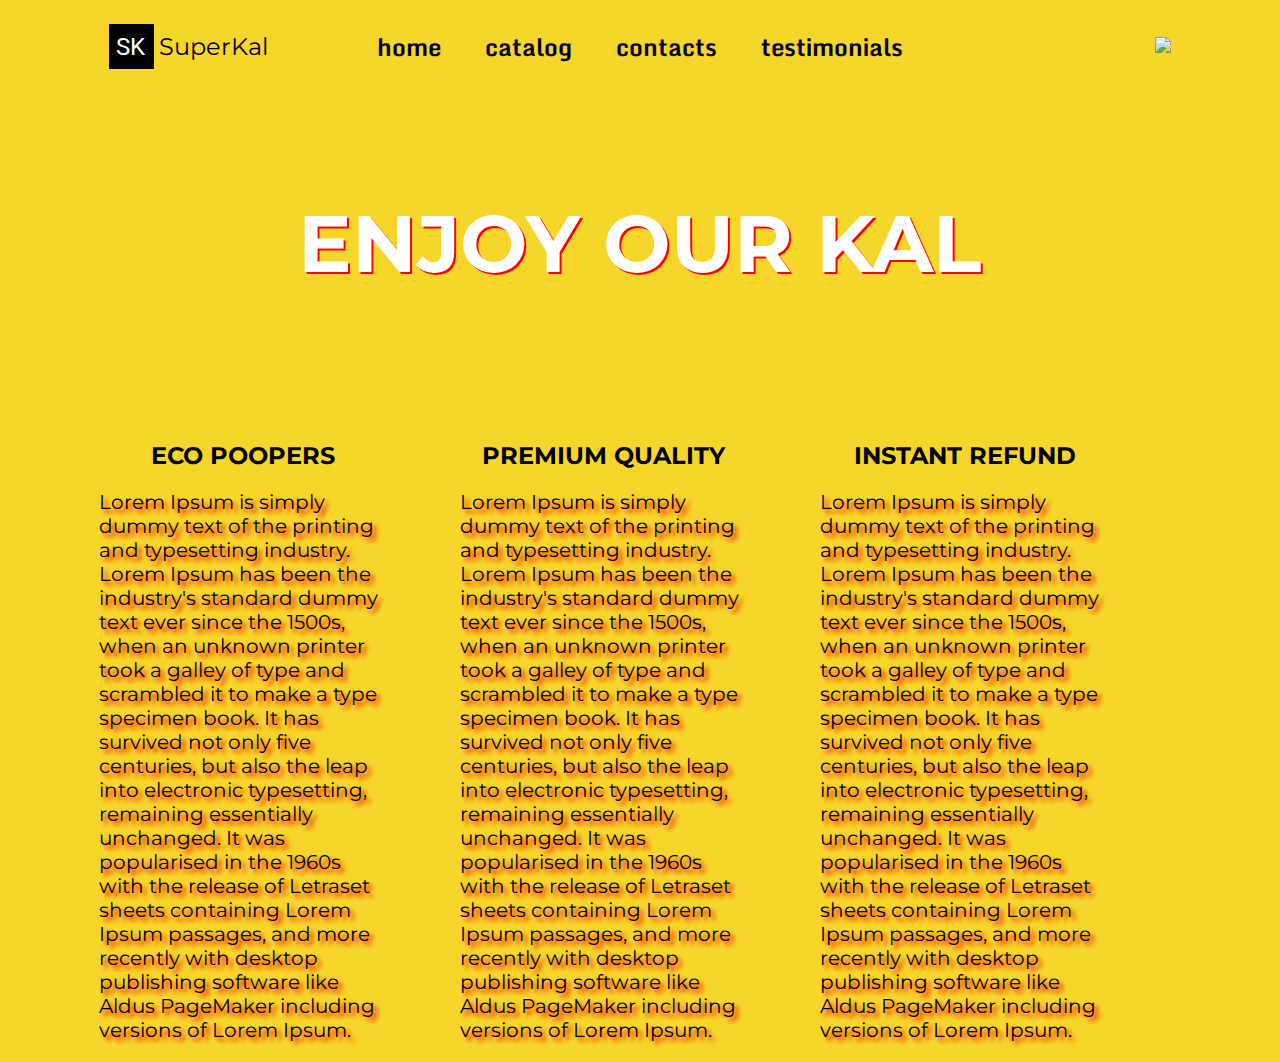
==== index.html @ 8f08c61d "all edits done" ====
<!DOCTYPE html>
<html lang="en">
	<head>
		<meta charset="UTF-8" />
		<meta http-equiv="X-UA-Compatible" content="IE=edge" />
		<meta name="viewport" content="width=device-width, initial-scale=1.0" />
		<link rel="stylesheet" href="reset.css" />
		<link rel="stylesheet" href="styles.css" />
		<link rel="stylesheet" href="https://fonts.googleapis.com/css?family=Monda|Montserrat|Roboto" />
		<title>index</title>
	</head>
	<body>
		<div class="header-container">
			<div class="header-childelement logo">
				<a class="header-logo" href="/index.html">
					<div class="header-logo-icon-wrapper">
						<span class="header-logo-icon-text">SK</span>
					</div>
					<span class="header-logo-text">SuperKal</span>
				</a>
			</div>
			<div class="header-childelement nav">
				<div class="navbar">
					<a class="button index" href="index.html">home</a>
					<a class="button catalog" href="catalog.html">catalog</a>
					<a class="button contact" href="contacts.html">contacts</a>
					<a class="button testimonials" href="testimonials.html">testimonials</a>
				</div>
			</div>
			<div class="header-childelement cart">
				<a class="cart-logo" href="/cart.html"> <img src="cart-shopping-solid.svg" width="45px" /></a>
			</div>
		</div>

		<div class="content-container">
			<h1>Enjoy our kal</h1>
			<div class="benefits">
				<div class="benefit-text">
					<h2>ECO POOPERS</h2>
					<p>
						Lorem Ipsum is simply dummy text of the printing and typesetting industry. Lorem Ipsum has been the industry's standard dummy text ever
						since the 1500s, when an unknown printer took a galley of type and scrambled it to make a type specimen book. It has survived not only
						five centuries, but also the leap into electronic typesetting, remaining essentially unchanged. It was popularised in the 1960s with the
						release of Letraset sheets containing Lorem Ipsum passages, and more recently with desktop publishing software like Aldus PageMaker
						including versions of Lorem Ipsum.
					</p>
				</div>
				<div class="benefit-text">
					<h2>PREMIUM QUALITY</h2>
					<p>
						Lorem Ipsum is simply dummy text of the printing and typesetting industry. Lorem Ipsum has been the industry's standard dummy text ever
						since the 1500s, when an unknown printer took a galley of type and scrambled it to make a type specimen book. It has survived not only
						five centuries, but also the leap into electronic typesetting, remaining essentially unchanged. It was popularised in the 1960s with the
						release of Letraset sheets containing Lorem Ipsum passages, and more recently with desktop publishing software like Aldus PageMaker
						including versions of Lorem Ipsum.
					</p>
				</div>
				<div class="benefit-text">
					<h2>INSTANT REFUND</h2>
					<p>
						Lorem Ipsum is simply dummy text of the printing and typesetting industry. Lorem Ipsum has been the industry's standard dummy text ever
						since the 1500s, when an unknown printer took a galley of type and scrambled it to make a type specimen book. It has survived not only
						five centuries, but also the leap into electronic typesetting, remaining essentially unchanged. It was popularised in the 1960s with the
						release of Letraset sheets containing Lorem Ipsum passages, and more recently with desktop publishing software like Aldus PageMaker
						including versions of Lorem Ipsum.
					</p>
				</div>
			</div>
		</div>
	</body>
</html>
---- styles.css ----
/* Main css for whole doc */
body {
	background: #f7d62b;
	width: 94vw;
	margin: 0 3vw;
}

.header-container {
	margin: 2% 3%;
	/* width: 100vw; */
	display: flex;
	align-items: center;
	justify-content: space-around;
	flex-wrap: wrap;
	flex-direction: row;
	padding-bottom: 6%;
}

.header-childelement {
	text-align: center;
}
.header-logo {
	width: 200px;
	position: relative;
	display: flex;
	align-content: left;
	flex-direction: row;
	align-items: center;
	text-decoration: none;
	font-size: 24px;
}
.header-logo-icon-wrapper {
	position: relative;
	width: 45px;
	height: 45px;
	background: black;
}
.header-logo-icon-text {
	position: absolute;
	color: white;
	font-family: "Roboto";
	font-style: normal;
	text-decoration: none;
	vertical-align: middle;
	left: 7px;
	top: 9px;
}
.header-logo-text {
	position: relative;
	margin-left: 5px;
	text-decoration: none;
	font-style: normal;
	font-family: "Montserrat";
	color: black;
}
.navbar a {
	font-family: "Monda";
	font-style: normal;
	font-weight: 700;
	font-size: 24px;
	line-height: 39px;
	color: black;
	text-decoration: none;
	padding-left: 40px;
}
.navbar a:hover {
	color: white;
}
.navbar a:active {
	text-decoration: underline;
}
.button:first-child {
	padding-left: 0px;
}
.cart {
	width: 200px;
	text-align: right;
}
.cart-logo {
	position: relative;
	width: 45px;
	height: 45px;
}

/* CONTENT, mid of pages */
.content-container {
	/* width: 100vw; */
	margin: 0 5%;
}
/* name of page for each page except index*/
.content-title {
	color: white;
	text-transform: uppercase;
	position: relative;
	font-size: 40px;
	text-decoration-line: underline;
	text-decoration-style: double;
	text-align: left;
	font-family: "Montserrat";
}
/* centered text on index page */
h1 {
	font-family: "Montserrat";
	text-transform: uppercase;
	color: white;
	text-align: center;
	text-shadow: 2px 2px red;
	font-size: 80px;
	padding-bottom: 7%;
}

/* index page benefits block in flexbox */
.benefits {
	display: flex;
	/* max-width: 85%; */

	justify-content: space-between;
}
.benefits-text {
	text-align: center;
	font-family: "Montserrat";
}
h2 {
	max-width: 80%;
	font-size: 24px;
	color: black;
	text-align: center;
	font-family: "Montserrat";
}
p {
	max-width: 80%;
	color: black;
	font-size: 20px;
	font-family: "Montserrat";
	text-align: left;
	text-shadow: 4px 4px 4px red;
}
.product-grid {
	display: flex;
	flex-wrap: wrap;
	align-items: center;
	gap: 10%;
	justify-content: space-between;
	flex-direction: row;
	align-content: space-around;
	margin-top: 5%;
}
.product-item {
	width: 25%;
	background-color: black;
	box-shadow: 4px 4px rgb(248, 246, 246);
	text-align: center;
	font-family: "Montserrat";
	margin-bottom: 4%;
}
.product-item-h1 {
	position: relative;
	text-align: center;
	color: white;
	text-transform: uppercase;
	font-size: 20px;
	padding-top: 5%;
	margin-bottom: 5%;
}
.product-item img {
	width: 66%;
	margin-bottom: 5%;
}
.product-item-p {
	color: white;
	text-align: justify;
	width: 75%;
	padding-left: 13%;
}
.quantity {
	display: inline-block;
	color: white;
	margin-left: 5%;
	padding-top: 5%;
	width: 35%;
	text-align: left;
}
.cost {
	display: inline-block;
	color: white;
	margin-right: 5%;
	padding-top: 5%;
	width: 35%;
	text-align: right;
}
.tocartbutton {
	width: 50%;
	text-decoration: none;
	display: inline-block;
	background: #e48900;
	color: white;
	text-transform: uppercase;
	font-size: 12px;
	font-family: "Montserrat";
	line-height: 28px;
	margin-top: 5%;
	margin-bottom: 10%;
}

/* Contacts */
.adress {
	margin-top: 5%;
	text-align: justify;
}

/* Testimonials */
.testimonials-list {
	margin-top: 5%;
	font-family: "Montserrat";
}
.testimonial img {
	border-radius: 50%;
	align-items: baseline;
}
.testimonial-text {
	/* display:inline; */
	align-items: baseline;
	margin-left: 20px;
}
.testimonial {
	margin: 2% 0;
	/* float:left; */
	display: flex;
	align-items: center;
	flex-direction: row;
}
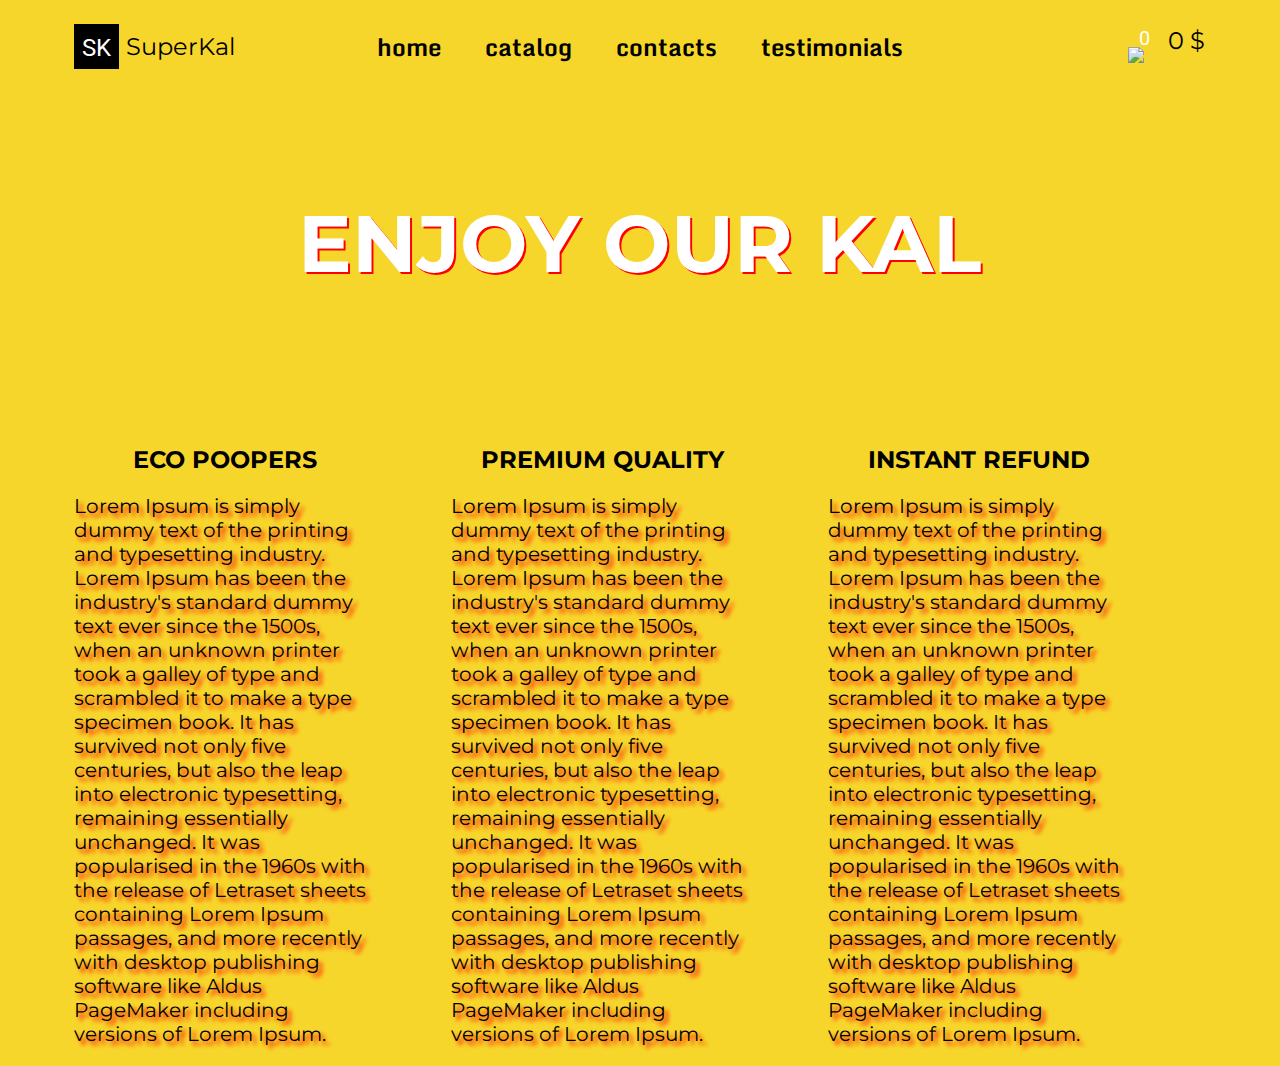
==== commit 4334d5df: "cart and widget interactive functional" ====
--- a/index.html
+++ b/index.html
@@ -1,71 +1,99 @@
 <!DOCTYPE html>
 <html lang="en">
-	<head>
-		<meta charset="UTF-8" />
-		<meta http-equiv="X-UA-Compatible" content="IE=edge" />
-		<meta name="viewport" content="width=device-width, initial-scale=1.0" />
-		<link rel="stylesheet" href="reset.css" />
-		<link rel="stylesheet" href="styles.css" />
-		<link rel="stylesheet" href="https://fonts.googleapis.com/css?family=Monda|Montserrat|Roboto" />
-		<title>index</title>
-	</head>
-	<body>
-		<div class="header-container">
-			<div class="header-childelement logo">
-				<a class="header-logo" href="/index.html">
-					<div class="header-logo-icon-wrapper">
-						<span class="header-logo-icon-text">SK</span>
-					</div>
-					<span class="header-logo-text">SuperKal</span>
-				</a>
-			</div>
-			<div class="header-childelement nav">
-				<div class="navbar">
-					<a class="button index" href="index.html">home</a>
-					<a class="button catalog" href="catalog.html">catalog</a>
-					<a class="button contact" href="contacts.html">contacts</a>
-					<a class="button testimonials" href="testimonials.html">testimonials</a>
-				</div>
-			</div>
-			<div class="header-childelement cart">
-				<a class="cart-logo" href="/cart.html"> <img src="cart-shopping-solid.svg" width="45px" /></a>
-			</div>
-		</div>
+    <head>
+        <meta charset="UTF-8" />
+        <meta http-equiv="X-UA-Compatible" content="IE=edge" />
+        <meta name="viewport" content="width=device-width, initial-scale=1.0" />
+        <link rel="stylesheet" href="reset.css" />
+        <link rel="stylesheet" href="styles.css" />
+        <link
+            rel="stylesheet"
+            href="https://fonts.googleapis.com/css?family=Monda|Montserrat|Roboto"
+        />
+        <title>testimnials</title>
+    </head>
+    <body>
+        <div class="header-container">
+            <div class="header-childelement logo">
+                <a class="header-logo" href="index.html">
+                    <div class="header-logo-icon-wrapper">
+                        <div class="header-logo-icon-text">SK</div>
+                    </div>
+                    <div class="header-logo-text">SuperKal</div>
+                </a>
+            </div>
+            <div class="header-childelement nav">
+                <div class="navbar">
+                    <a class="button index" href="index.html">home</a>
+                    <a class="button catalog" href="catalog.html">catalog</a>
+                    <a class="button contact" href="contacts.html">contacts</a>
+                    <a class="button testimonials" href="testimonials.html"
+                        >testimonials</a
+                    >
+                </div>
+            </div>
+            <div id="cart" class="header-childelement cart">
+                <a class="cart-logo" href="cart.html"
+                    ><img src="cart-shopping-solid.svg" width="45px" />
+                    <span id="header-cart-item-counter"></span>
+                    <span id="header-cart-price-counter"></span>
+                </a>
+            </div>
+        </div>
 
-		<div class="content-container">
-			<h1>Enjoy our kal</h1>
-			<div class="benefits">
-				<div class="benefit-text">
-					<h2>ECO POOPERS</h2>
-					<p>
-						Lorem Ipsum is simply dummy text of the printing and typesetting industry. Lorem Ipsum has been the industry's standard dummy text ever
-						since the 1500s, when an unknown printer took a galley of type and scrambled it to make a type specimen book. It has survived not only
-						five centuries, but also the leap into electronic typesetting, remaining essentially unchanged. It was popularised in the 1960s with the
-						release of Letraset sheets containing Lorem Ipsum passages, and more recently with desktop publishing software like Aldus PageMaker
-						including versions of Lorem Ipsum.
-					</p>
-				</div>
-				<div class="benefit-text">
-					<h2>PREMIUM QUALITY</h2>
-					<p>
-						Lorem Ipsum is simply dummy text of the printing and typesetting industry. Lorem Ipsum has been the industry's standard dummy text ever
-						since the 1500s, when an unknown printer took a galley of type and scrambled it to make a type specimen book. It has survived not only
-						five centuries, but also the leap into electronic typesetting, remaining essentially unchanged. It was popularised in the 1960s with the
-						release of Letraset sheets containing Lorem Ipsum passages, and more recently with desktop publishing software like Aldus PageMaker
-						including versions of Lorem Ipsum.
-					</p>
-				</div>
-				<div class="benefit-text">
-					<h2>INSTANT REFUND</h2>
-					<p>
-						Lorem Ipsum is simply dummy text of the printing and typesetting industry. Lorem Ipsum has been the industry's standard dummy text ever
-						since the 1500s, when an unknown printer took a galley of type and scrambled it to make a type specimen book. It has survived not only
-						five centuries, but also the leap into electronic typesetting, remaining essentially unchanged. It was popularised in the 1960s with the
-						release of Letraset sheets containing Lorem Ipsum passages, and more recently with desktop publishing software like Aldus PageMaker
-						including versions of Lorem Ipsum.
-					</p>
-				</div>
-			</div>
-		</div>
-	</body>
+        <div class="content-container">
+            <h1>Enjoy our kal</h1>
+            <div class="benefits">
+                <div class="benefit-text">
+                    <h2>ECO POOPERS</h2>
+                    <p>
+                        Lorem Ipsum is simply dummy text of the printing and
+                        typesetting industry. Lorem Ipsum has been the
+                        industry's standard dummy text ever since the 1500s,
+                        when an unknown printer took a galley of type and
+                        scrambled it to make a type specimen book. It has
+                        survived not only five centuries, but also the leap into
+                        electronic typesetting, remaining essentially unchanged.
+                        It was popularised in the 1960s with the release of
+                        Letraset sheets containing Lorem Ipsum passages, and
+                        more recently with desktop publishing software like
+                        Aldus PageMaker including versions of Lorem Ipsum.
+                    </p>
+                </div>
+                <div class="benefit-text">
+                    <h2>PREMIUM QUALITY</h2>
+                    <p>
+                        Lorem Ipsum is simply dummy text of the printing and
+                        typesetting industry. Lorem Ipsum has been the
+                        industry's standard dummy text ever since the 1500s,
+                        when an unknown printer took a galley of type and
+                        scrambled it to make a type specimen book. It has
+                        survived not only five centuries, but also the leap into
+                        electronic typesetting, remaining essentially unchanged.
+                        It was popularised in the 1960s with the release of
+                        Letraset sheets containing Lorem Ipsum passages, and
+                        more recently with desktop publishing software like
+                        Aldus PageMaker including versions of Lorem Ipsum.
+                    </p>
+                </div>
+                <div class="benefit-text">
+                    <h2>INSTANT REFUND</h2>
+                    <p>
+                        Lorem Ipsum is simply dummy text of the printing and
+                        typesetting industry. Lorem Ipsum has been the
+                        industry's standard dummy text ever since the 1500s,
+                        when an unknown printer took a galley of type and
+                        scrambled it to make a type specimen book. It has
+                        survived not only five centuries, but also the leap into
+                        electronic typesetting, remaining essentially unchanged.
+                        It was popularised in the 1960s with the release of
+                        Letraset sheets containing Lorem Ipsum passages, and
+                        more recently with desktop publishing software like
+                        Aldus PageMaker including versions of Lorem Ipsum.
+                    </p>
+                </div>
+            </div>
+        </div>
+        <script src="site.js"></script>
+    </body>
 </html>
--- a/styles.css
+++ b/styles.css
@@ -1,231 +1,270 @@
 /* Main css for whole doc */
 body {
-	background: #f7d62b;
-	width: 94vw;
-	margin: 0 3vw;
+    background: #f7d62b;
+    width: 94vw;
+    margin: 0 3vw;
 }
 
 .header-container {
-	margin: 2% 3%;
-	/* width: 100vw; */
-	display: flex;
-	align-items: center;
-	justify-content: space-around;
-	flex-wrap: wrap;
-	flex-direction: row;
-	padding-bottom: 6%;
+    margin: 2% 3%;
+    display: flex;
+    align-items: center;
+    justify-content: space-between;
+    flex-wrap: wrap;
+    flex-direction: row;
+    padding-bottom: 6%;
 }
 
 .header-childelement {
-	text-align: center;
+    text-align: center;
 }
 .header-logo {
-	width: 200px;
-	position: relative;
-	display: flex;
-	align-content: left;
-	flex-direction: row;
-	align-items: center;
-	text-decoration: none;
-	font-size: 24px;
+    width: 200px;
+    position: relative;
+    display: flex;
+    align-content: left;
+    flex-direction: row;
+    align-items: center;
+    text-decoration: none;
+    font-size: 24px;
 }
 .header-logo-icon-wrapper {
-	position: relative;
-	width: 45px;
-	height: 45px;
-	background: black;
+    position: relative;
+    width: 45px;
+    height: 45px;
+    background: black;
 }
 .header-logo-icon-text {
-	position: absolute;
-	color: white;
-	font-family: "Roboto";
-	font-style: normal;
-	text-decoration: none;
-	vertical-align: middle;
-	left: 7px;
-	top: 9px;
+    position: relative;
+    color: white;
+    font-family: 'Roboto';
+    font-style: normal;
+    text-decoration: none;
+    margin-top: 22%;
 }
 .header-logo-text {
-	position: relative;
-	margin-left: 5px;
-	text-decoration: none;
-	font-style: normal;
-	font-family: "Montserrat";
-	color: black;
+    position: relative;
+    margin-left: 7px;
+    text-decoration: none;
+    font-style: normal;
+    font-family: 'Montserrat';
+    color: black;
 }
 .navbar a {
-	font-family: "Monda";
-	font-style: normal;
-	font-weight: 700;
-	font-size: 24px;
-	line-height: 39px;
-	color: black;
-	text-decoration: none;
-	padding-left: 40px;
+    font-family: 'Monda';
+    font-style: normal;
+    font-weight: 700;
+    font-size: 24px;
+    line-height: 39px;
+    color: black;
+    text-decoration: none;
+    padding-left: 40px;
 }
 .navbar a:hover {
-	color: white;
+    color: white;
 }
 .navbar a:active {
-	text-decoration: underline;
+    text-decoration: underline;
 }
 .button:first-child {
-	padding-left: 0px;
+    padding-left: 0px;
 }
 .cart {
-	width: 200px;
-	text-align: right;
+    width: 200px;
+    text-align: right;
 }
 .cart-logo {
-	position: relative;
-	width: 45px;
-	height: 45px;
+    position: relative;
+    width: 45px;
+    height: 45px;
+    text-decoration: none;
+}
+
+#header-cart-item-counter {
+    position: absolute;
+    color: white;
+    font-family: 'Roboto';
+    left: 14%;
+    top: -140%;
+    font-size: 20px;
+}
+#header-cart-price-counter {
+    position: relative;
+    margin-left: 20px;
+    text-decoration: none;
+    font-style: normal;
+    font-family: 'Montserrat';
+    color: black;
+    font-size: 24px;
+    vertical-align: 50%;
 }
 
 /* CONTENT, mid of pages */
 .content-container {
-	/* width: 100vw; */
-	margin: 0 5%;
+    margin: 0 3%;
 }
 /* name of page for each page except index*/
 .content-title {
-	color: white;
-	text-transform: uppercase;
-	position: relative;
-	font-size: 40px;
-	text-decoration-line: underline;
-	text-decoration-style: double;
-	text-align: left;
-	font-family: "Montserrat";
+    color: white;
+    text-transform: uppercase;
+    position: relative;
+    font-size: 40px;
+    text-decoration-line: underline;
+    text-decoration-style: double;
+    text-align: left;
+    font-family: 'Montserrat';
 }
 /* centered text on index page */
 h1 {
-	font-family: "Montserrat";
-	text-transform: uppercase;
-	color: white;
-	text-align: center;
-	text-shadow: 2px 2px red;
-	font-size: 80px;
-	padding-bottom: 7%;
+    font-family: 'Montserrat';
+    text-transform: uppercase;
+    color: white;
+    text-align: center;
+    text-shadow: 2px 2px red;
+    font-size: 80px;
+    padding-bottom: 7%;
 }
 
 /* index page benefits block in flexbox */
 .benefits {
-	display: flex;
-	/* max-width: 85%; */
-
-	justify-content: space-between;
+    display: flex;
+    justify-content: space-between;
 }
 .benefits-text {
-	text-align: center;
-	font-family: "Montserrat";
+    text-align: center;
+    font-family: 'Montserrat';
 }
 h2 {
-	max-width: 80%;
-	font-size: 24px;
-	color: black;
-	text-align: center;
-	font-family: "Montserrat";
+    max-width: 80%;
+    font-size: 24px;
+    color: black;
+    text-align: center;
+    font-family: 'Montserrat';
 }
 p {
-	max-width: 80%;
-	color: black;
-	font-size: 20px;
-	font-family: "Montserrat";
-	text-align: left;
-	text-shadow: 4px 4px 4px red;
-}
-.product-grid {
-	display: flex;
-	flex-wrap: wrap;
-	align-items: center;
-	gap: 10%;
-	justify-content: space-between;
-	flex-direction: row;
-	align-content: space-around;
-	margin-top: 5%;
+    max-width: 80%;
+    color: black;
+    font-size: 20px;
+    font-family: 'Montserrat';
+    text-align: left;
+    text-shadow: 4px 4px 4px red;
+}
+#products-grid {
+    display: flex;
+    flex-wrap: wrap;
+    align-items: center;
+    gap: 10%;
+    justify-content: space-between;
+    flex-direction: row;
+    align-content: space-around;
+    margin-top: 5%;
 }
 .product-item {
-	width: 25%;
-	background-color: black;
-	box-shadow: 4px 4px rgb(248, 246, 246);
-	text-align: center;
-	font-family: "Montserrat";
-	margin-bottom: 4%;
+    width: 25%;
+    background-color: black;
+    box-shadow: 4px 4px rgb(248, 246, 246);
+    text-align: center;
+    font-family: 'Montserrat';
+    margin-bottom: 4%;
 }
 .product-item-h1 {
-	position: relative;
-	text-align: center;
-	color: white;
-	text-transform: uppercase;
-	font-size: 20px;
-	padding-top: 5%;
-	margin-bottom: 5%;
+    text-align: center;
+    color: white;
+    text-transform: uppercase;
+    font-size: 25px;
+    padding-top: 5%;
+    margin-bottom: 5%;
 }
 .product-item img {
-	width: 66%;
-	margin-bottom: 5%;
+    width: 75%;
 }
 .product-item-p {
-	color: white;
-	text-align: justify;
-	width: 75%;
-	padding-left: 13%;
-}
-.quantity {
-	display: inline-block;
-	color: white;
-	margin-left: 5%;
-	padding-top: 5%;
-	width: 35%;
-	text-align: left;
+    color: white;
+    text-align: justify;
+    width: 75%;
+    padding: 3% 13%;
+}
+.weight {
+    display: inline-block;
+    color: white;
+    margin-left: 5%;
+    padding-top: 5%;
+    width: 35%;
+    text-align: left;
 }
 .cost {
-	display: inline-block;
-	color: white;
-	margin-right: 5%;
-	padding-top: 5%;
-	width: 35%;
-	text-align: right;
-}
-.tocartbutton {
-	width: 50%;
-	text-decoration: none;
-	display: inline-block;
-	background: #e48900;
-	color: white;
-	text-transform: uppercase;
-	font-size: 12px;
-	font-family: "Montserrat";
-	line-height: 28px;
-	margin-top: 5%;
-	margin-bottom: 10%;
+    display: inline-block;
+    color: white;
+    margin-right: 5%;
+    padding-top: 5%;
+    width: 35%;
+    text-align: right;
+}
+.toCartButton {
+    width: 50%;
+    text-decoration: none;
+    display: inline-block;
+    background: #e48900;
+    color: white;
+    text-transform: uppercase;
+    font-size: 18px;
+    font-family: 'Montserrat';
+    line-height: 41px;
+    margin-top: 5%;
+    margin-bottom: 10%;
+    cursor: pointer;
 }
 
 /* Contacts */
 .adress {
-	margin-top: 5%;
-	text-align: justify;
+    margin-top: 5%;
+    text-align: justify;
 }
 
 /* Testimonials */
 .testimonials-list {
-	margin-top: 5%;
-	font-family: "Montserrat";
+    margin-top: 5%;
+    font-family: 'Montserrat';
 }
 .testimonial img {
-	border-radius: 50%;
-	align-items: baseline;
+    border-radius: 50%;
+    align-items: baseline;
 }
 .testimonial-text {
-	/* display:inline; */
-	align-items: baseline;
-	margin-left: 20px;
+    align-items: baseline;
+    margin-left: 20px;
 }
 .testimonial {
-	margin: 2% 0;
-	/* float:left; */
-	display: flex;
-	align-items: center;
-	flex-direction: row;
-}
+    margin: 2% 0;
+    display: flex;
+    align-items: center;
+    flex-direction: row;
+}
+
+#cart-table {
+    margin-top: 3%;
+    align-self: left;
+    max-width: 80%;
+    font-family: 'Montserrat';
+}
+.cart-table-header {
+    font-family: 'Montserrat';
+    flex-wrap: nowrap;
+    display: flex;
+    flex-direction: row;
+    justify-content: space-around;
+    max-width: 80%;
+}
+.cart-item {
+    display: flex;
+    flex-wrap: nowrap;
+    flex-direction: row;
+    justify-content: space-around;
+    align-items: center;
+    margin-bottom: 5%;
+}
+.cart-item img {
+    width: 10%;
+    border: 2px solid black;
+    border-radius: 4px;
+}
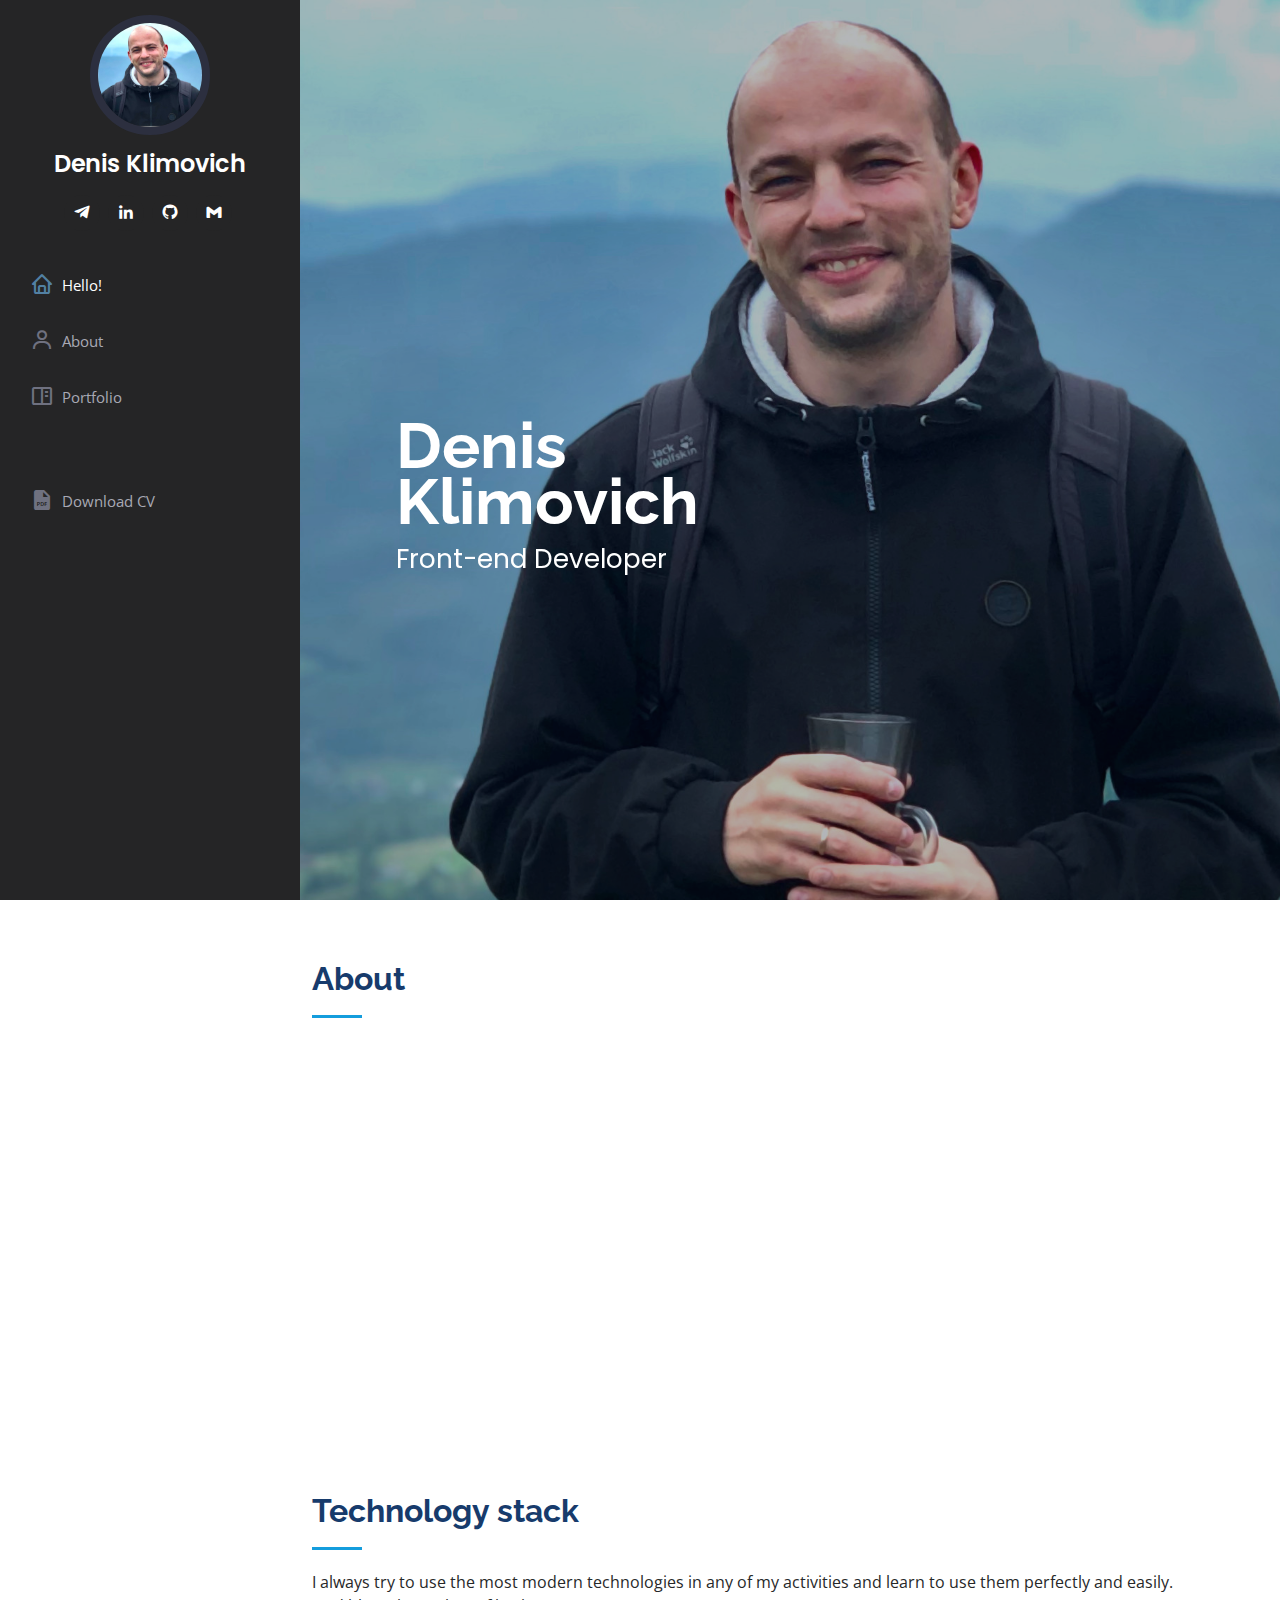
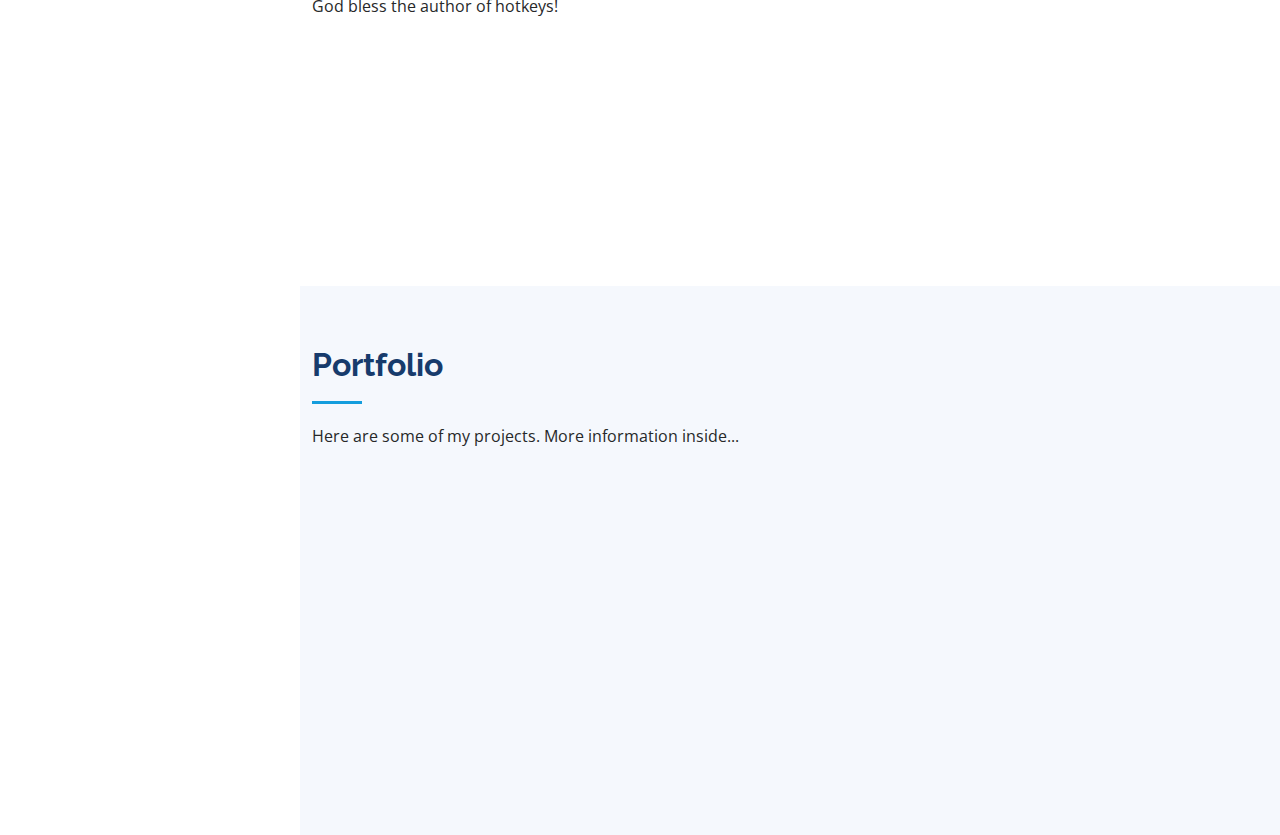
==== commit 03cb07a4: "init commit" ====
--- a/index.html
+++ b/index.html
@@ -1,99 +1,238 @@
-<!DOCTYPE html>
-<html lang="en">
-    <head>
-        <meta charset="UTF-8" />
-        <meta http-equiv="X-UA-Compatible" content="IE=edge" />
-        <meta name="viewport" content="width=device-width, initial-scale=1.0" />
-        <link rel="stylesheet" href="reset.css" />
-        <link rel="stylesheet" href="styles.css" />
-        <link
-            rel="stylesheet"
-            href="https://fonts.googleapis.com/css?family=Monda|Montserrat|Roboto"
-        />
-        <title>testimnials</title>
-    </head>
-    <body>
-        <div class="header-container">
-            <div class="header-childelement logo">
-                <a class="header-logo" href="index.html">
-                    <div class="header-logo-icon-wrapper">
-                        <div class="header-logo-icon-text">SK</div>
-                    </div>
-                    <div class="header-logo-text">SuperKal</div>
-                </a>
-            </div>
-            <div class="header-childelement nav">
-                <div class="navbar">
-                    <a class="button index" href="index.html">home</a>
-                    <a class="button catalog" href="catalog.html">catalog</a>
-                    <a class="button contact" href="contacts.html">contacts</a>
-                    <a class="button testimonials" href="testimonials.html"
-                        >testimonials</a
-                    >
-                </div>
-            </div>
-            <div id="cart" class="header-childelement cart">
-                <a class="cart-logo" href="cart.html"
-                    ><img src="cart-shopping-solid.svg" width="45px" />
-                    <span id="header-cart-item-counter"></span>
-                    <span id="header-cart-price-counter"></span>
-                </a>
-            </div>
-        </div>
-
-        <div class="content-container">
-            <h1>Enjoy our kal</h1>
-            <div class="benefits">
-                <div class="benefit-text">
-                    <h2>ECO POOPERS</h2>
-                    <p>
-                        Lorem Ipsum is simply dummy text of the printing and
-                        typesetting industry. Lorem Ipsum has been the
-                        industry's standard dummy text ever since the 1500s,
-                        when an unknown printer took a galley of type and
-                        scrambled it to make a type specimen book. It has
-                        survived not only five centuries, but also the leap into
-                        electronic typesetting, remaining essentially unchanged.
-                        It was popularised in the 1960s with the release of
-                        Letraset sheets containing Lorem Ipsum passages, and
-                        more recently with desktop publishing software like
-                        Aldus PageMaker including versions of Lorem Ipsum.
-                    </p>
-                </div>
-                <div class="benefit-text">
-                    <h2>PREMIUM QUALITY</h2>
-                    <p>
-                        Lorem Ipsum is simply dummy text of the printing and
-                        typesetting industry. Lorem Ipsum has been the
-                        industry's standard dummy text ever since the 1500s,
-                        when an unknown printer took a galley of type and
-                        scrambled it to make a type specimen book. It has
-                        survived not only five centuries, but also the leap into
-                        electronic typesetting, remaining essentially unchanged.
-                        It was popularised in the 1960s with the release of
-                        Letraset sheets containing Lorem Ipsum passages, and
-                        more recently with desktop publishing software like
-                        Aldus PageMaker including versions of Lorem Ipsum.
-                    </p>
-                </div>
-                <div class="benefit-text">
-                    <h2>INSTANT REFUND</h2>
-                    <p>
-                        Lorem Ipsum is simply dummy text of the printing and
-                        typesetting industry. Lorem Ipsum has been the
-                        industry's standard dummy text ever since the 1500s,
-                        when an unknown printer took a galley of type and
-                        scrambled it to make a type specimen book. It has
-                        survived not only five centuries, but also the leap into
-                        electronic typesetting, remaining essentially unchanged.
-                        It was popularised in the 1960s with the release of
-                        Letraset sheets containing Lorem Ipsum passages, and
-                        more recently with desktop publishing software like
-                        Aldus PageMaker including versions of Lorem Ipsum.
-                    </p>
-                </div>
-            </div>
-        </div>
-        <script src="site.js"></script>
-    </body>
-</html>
+<!DOCTYPE html>
+<html lang="en">
+
+<head>
+  <meta charset="utf-8">
+  <meta content="width=device-width, initial-scale=1.0" name="viewport">
+
+  <title>Denis Klimovich</title>
+  <meta content="CV Page of front-end developer Denis KLimovich" name="description">
+  <meta content="webdev, vuejs, html, css, js, javascript, frontend, front-end, development" name="keywords">
+
+  <!-- Favicons -->
+  <link href="assets/img/favicon.ico" rel="icon">
+  <link href="assets/img/apple-touch-icon.png" rel="apple-touch-icon">
+
+  <!-- Google Fonts -->
+  <link href="https://fonts.googleapis.com/css?family=Open+Sans:300,300i,400,400i,600,600i,700,700i|Raleway:300,300i,400,400i,500,500i,600,600i,700,700i|Poppins:300,300i,400,400i,500,500i,600,600i,700,700i" rel="stylesheet">
+
+  <!-- Vendor CSS Files -->
+  <link href="assets/vendor/bootstrap/css/bootstrap.min.css" rel="stylesheet">
+  <link href="assets/vendor/boxicons/css/boxicons.min.css" rel="stylesheet">
+  <link href="assets/vendor/swiper/swiper-bundle.min.css" rel="stylesheet">
+  <link href="assets/vendor/glightbox/css/glightbox.min.css" rel="stylesheet">
+  <link href="assets/vendor/aos/aos.css" rel="stylesheet">
+
+  <!-- Template Main CSS File -->
+  <link href="assets/css/style.css" rel="stylesheet">
+
+</head>
+
+<body>
+
+  <!-- ======= Mobile nav toggle button ======= -->
+  <i class="bx bx-menu mobile-nav-toggle d-xl-none"></i>
+
+  <!-- ======= Header ======= -->
+  <header id="header">
+    <div class="d-flex flex-column">
+
+      <div class="profile">
+        <img src="assets/img/profile-img.jpg" alt="" class="img-fluid rounded-circle">
+        <h1 class="text-light"><a href="#me">Denis Klimovich</a></h1>
+        <div class="social-links mt-3 text-center">
+          <a href="https://t.me/DenDanger" class="telegram" target="_blank"><i class="bx bxl-telegram"></i></a>
+          <a href="https://www.linkedin.com/in/denis-klimovich/" class="linkedin" target="_blank"><i class="bx bxl-linkedin"></i></a>
+          <a href="https://github.com/kay4yk13" class="github" target="_blank"><i class="bx bxl-github"></i></a>
+          <a href="mailto:denis.klimovich.web@gmail.com" class="email" target="_blank"><i class='bx bxl-gmail'></i></a>
+        </div>
+      </div>
+
+      <nav id="navbar" class="nav-menu navbar">
+        <ul>
+          <li><a href="#me" class="nav-link scrollto active"><i class="bx bx-home"></i> <span>Hello!</span></a></li>
+          <li><a href="#about" class="nav-link scrollto"><i class="bx bx-user"></i> <span>About</span></a></li>
+          <li><a href="#portfolio" class="nav-link scrollto"><i class="bx bx-book-content"></i> <span>Portfolio</span></a></li>
+          <br>
+          <br>
+          <li><a href="!Denis Klimovich-FE.pdf" download><i class='bx bxs-file-pdf'></i> <span>Download CV</span></a></li>
+
+        </ul>
+      </nav>
+    </div>
+  </header>
+
+  <!-- ======= me Section ======= -->
+  <section id="me" class="d-flex flex-column justify-content-center align-items-center">
+    <div class="me-container" data-aos="fade-in">
+      <h1>Denis Klimovich</h1>
+      <p>Front-end Developer</p>
+    </div>
+  </section><!-- End me -->
+
+  <main id="main">
+
+    <!-- ======= About Section ======= -->
+    <section id="about" class="about">
+      <div class="container">
+        <div class="section-title">
+          <h2>About</h2>
+        </div>
+
+        <div class="row">
+          <div class="col-lg-4" data-aos="fade-right">
+            <img src="assets/img/profile-img.jpg" class="img-fluid" alt="">
+          </div>
+          <div class="col-lg-8 pt-4 pt-lg-0 content" data-aos="fade-left">
+            <h3>Front-end Developer</h3>
+            <p class="fst-italic">
+              I've succesfully worked in different business areas, from sales to logistics, but they all revolved around the IT world and were heavily dependent on web solutions. <br>
+              Now I decided to change my life and not only to use the product, but to create it myself! Authoritative colleagues say that it turns out great!
+            </p>
+            <p class="fst-italic">
+              I am self-organized, but not a closed person. I can easily ask for advice and will gladly help if asked.<br>
+            </p>
+            <div class="row">
+              <div class="col-lg-6">
+                <ul>
+                  <li><i class="bi bi-chevron-right"></i> <strong>Current City:</strong> <span>Antalya, Turkey</span></li>
+                  <li><i class="bi bi-chevron-right"></i> <strong>Originally from:</strong> <span>Minsk, Belarus</span></li>
+                </ul>
+              </div>
+            </div>
+          </div>
+        </div>
+
+      </div>
+    </section>
+
+    <!-- ======= stack Section ======= -->
+    <section id="stack" class="stack">
+      <div class="container">
+
+        <div class="section-title">
+          <h2>Technology stack</h2>
+          <p>
+            I always try to use the most modern technologies in any of my activities and learn to use them perfectly and easily. 
+            <br>God bless the author of hotkeys!</p>
+        </div>
+        <div class="row no-gutters">
+          <div class="col-lg-3 col-md-6 d-md-flex align-items-md-stretch" data-aos="fade-up">
+            <div class="count-box">
+              <i class="bx bxl-vuejs"></i>
+              <p>Vue.js / vuex</p>
+            </div>
+          </div>
+          <div class="col-lg-3 col-md-6 d-md-flex align-items-md-stretch" data-aos="fade-up" data-aos-delay="300">
+            <div class="count-box">
+              <i class='bx bxl-javascript'></i>
+              <p>JavaScript</p>
+            </div>
+          </div>
+          <div class="col-lg-3 col-md-6 d-md-flex align-items-md-stretch" data-aos="fade-up" data-aos-delay="100">
+            <div class="count-box">
+              <i class="bx bxl-html5"></i>
+              <p>HTML 5</p>
+            </div>
+          </div>
+
+          <div class="col-lg-3 col-md-6 d-md-flex align-items-md-stretch" data-aos="fade-up" data-aos-delay="200">
+            <div class="count-box">
+              <i class="bx bxl-css3"></i>
+              <p>CSS3, SASS</p>
+            </div>
+          </div>
+          <div class="col-lg-3 col-md-6 d-md-flex align-items-md-stretch" data-aos="fade-up" data-aos-delay="300">
+            <div class="count-box">
+              <i class='bx bxl-bootstrap'></i>
+              <p>Bootstrap</p>
+            </div>
+          </div>
+          <div class="col-lg-3 col-md-6 d-md-flex align-items-md-stretch" data-aos="fade-up" data-aos-delay="300">
+            <div class="count-box">
+              <i class="bx bxl-git"></i>
+              <p>Git</p>
+            </div>
+          </div>
+          <div class="col-lg-3 col-md-6 d-md-flex align-items-md-stretch" data-aos="fade-up" data-aos-delay="300">
+            <div class="count-box">
+              <i class='bx bxl-docker'></i>
+              <p>Docker</p>
+            </div>
+          </div> 
+          <div class="col-lg-3 col-md-6 d-md-flex align-items-md-stretch" data-aos="fade-up" data-aos-delay="300">
+            <div class="count-box">
+              <i class='bx bx-data' ></i>
+              <p>SQL</p>
+            </div>
+          </div>
+        </div>
+      </div>
+    </section><!-- End stack Section -->
+
+    <!-- ======= Portfolio Section ======= -->
+    <section id="portfolio" class="portfolio section-bg">
+      <div class="container">
+
+        <div class="section-title">
+          <h2>Portfolio</h2>
+          <p>Here are some of my projects. More information inside...</p>
+        </div>
+
+        <div class="row portfolio-container" data-aos="fade-up" data-aos-delay="100">
+
+          <div class="col-lg-4 col-md-6 portfolio-item filter-web">
+            <p>Online store | Vue.js</p>
+            <div class="portfolio-wrap">
+              <img src="assets/img/portfolio/portfolio-1.jpg" class="img-fluid" alt="">
+              <div class="portfolio-links">
+                <a href="portfolio-details-1.html" title="More Details">See details</a>
+              </div>
+            </div>
+          </div>
+
+          <div class="col-lg-4 col-md-6 portfolio-item filter-web">
+            <p>Tetris | Vue.js</p>
+            <div class="portfolio-wrap">
+              <img src="assets/img/portfolio/portfolio-2.jpg" class="img-fluid" alt="">
+              <div class="portfolio-links">
+                <a href="portfolio-details-2.html" title="More Details">See details</a>
+              </div>
+            </div>
+          </div>
+
+          <div class="col-lg-4 col-md-6 portfolio-item filter-app">
+            <p>Not yet</p>
+            <div class="portfolio-wrap">
+             
+              <img src="assets/img/portfolio/portfolio-3.jpg" class="img-fluid" alt="">
+              <div class="portfolio-links">
+              </div>
+            </div>
+          </div>
+      </div> 
+      </div>
+    </section>
+  </main>
+
+  <!-- ======= Footer ======= -->
+  <footer id="footer">
+    <div class="container">
+      
+      </div>
+    </div>
+  </footer>
+
+  <a href="#" class="back-to-top d-flex align-items-center justify-content-center"><i class='bx bx-chevrons-up'></i></a>
+
+  <script src="assets/vendor/aos/aos.js"></script>
+  <script src="assets/vendor/bootstrap/js/bootstrap.bundle.min.js"></script>
+  <script src="assets/vendor/swiper/swiper-bundle.min.js"></script>
+  <script src="assets/vendor/glightbox/js/glightbox.min.js"></script>
+
+
+  <script src="assets/js/main.js"></script>
+
+</body>
+
+</html>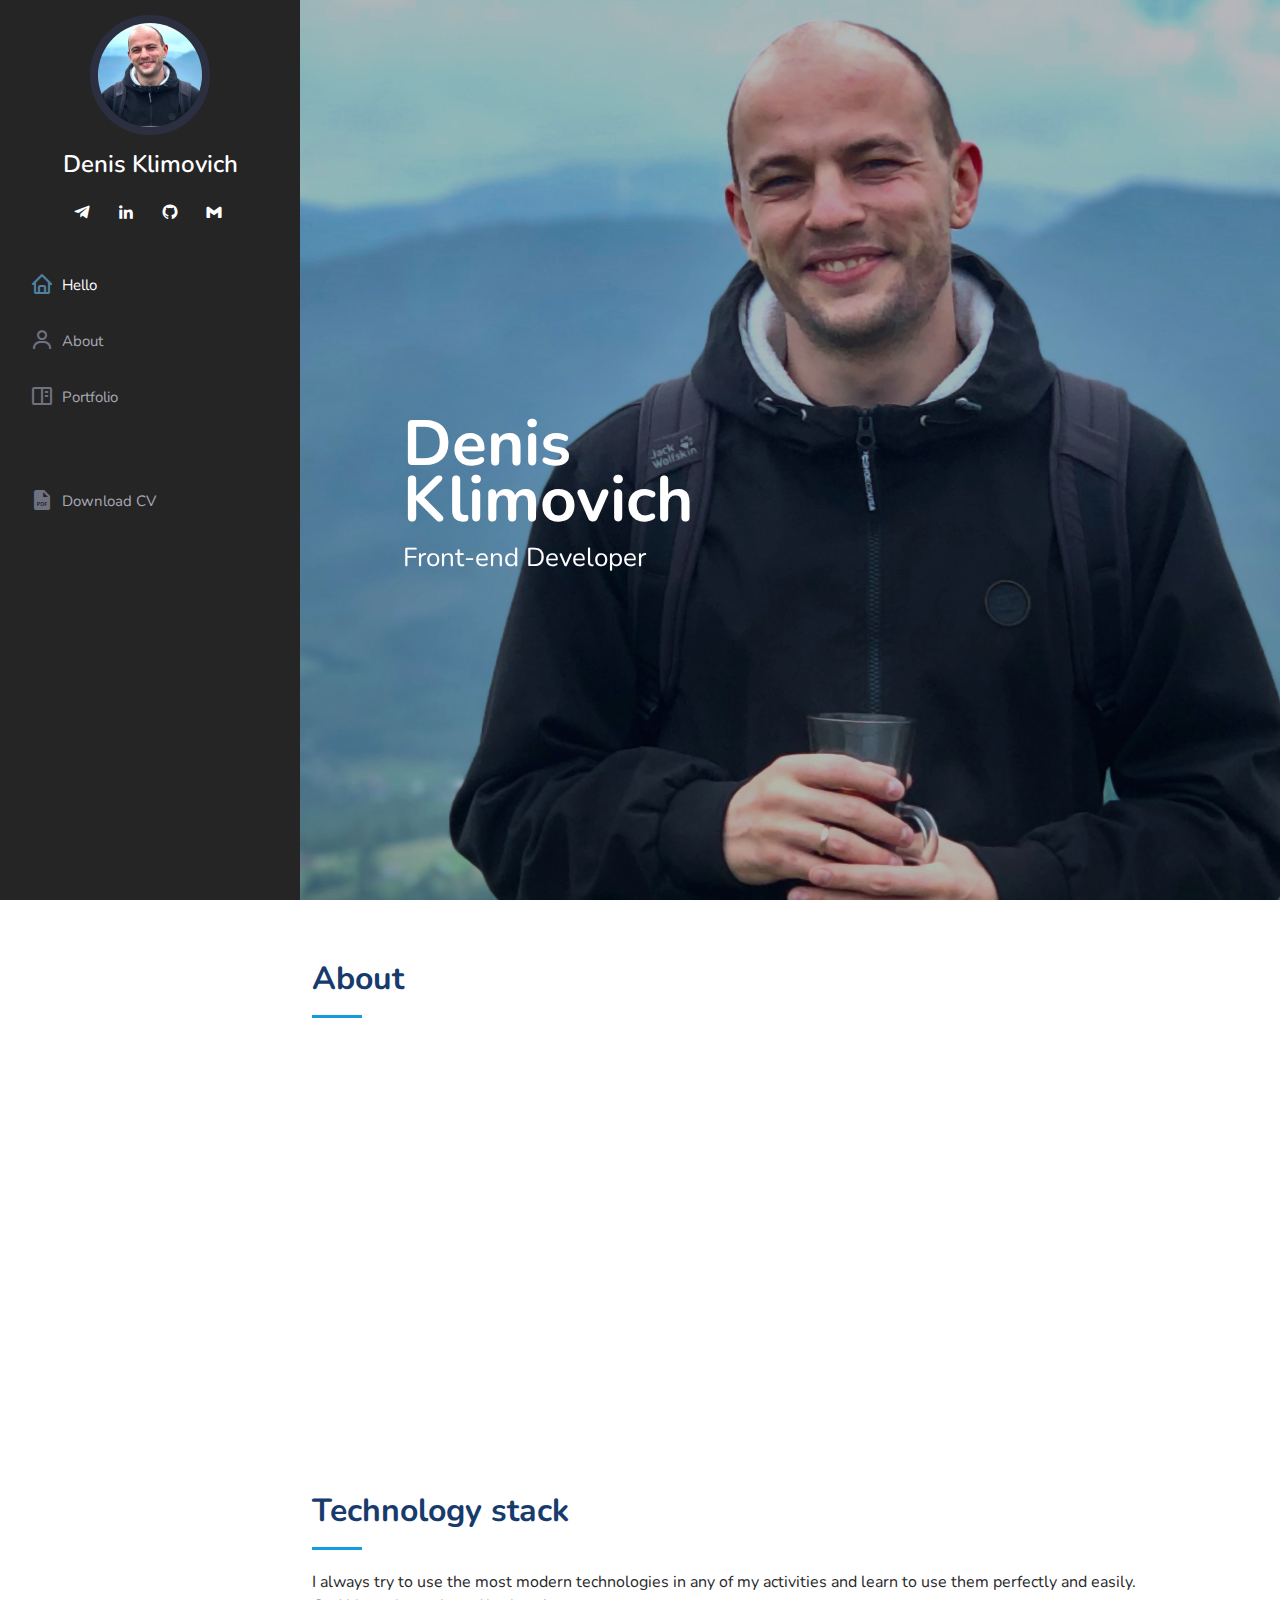
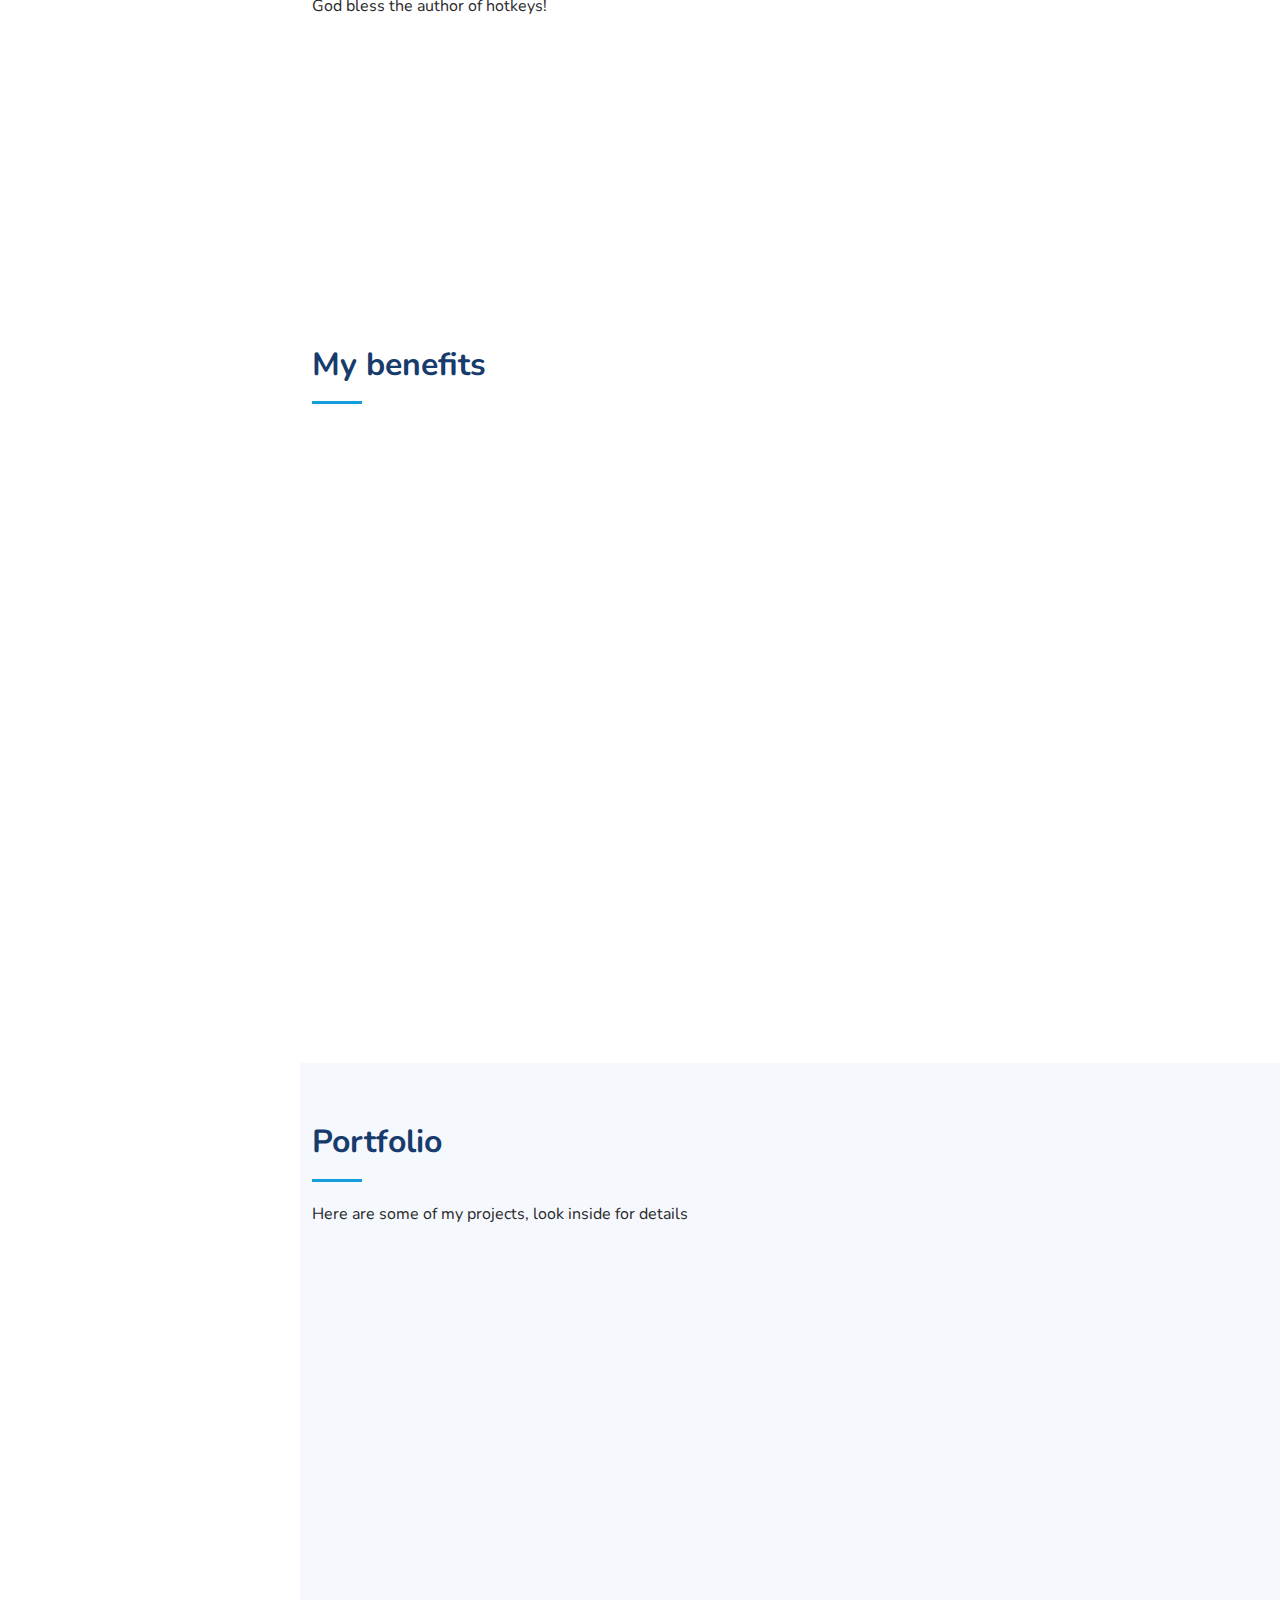
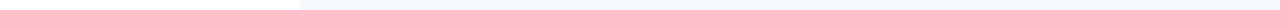
==== commit 2eb2c7ee: "some polish and some more info" ====
--- a/index.html
+++ b/index.html
@@ -3,19 +3,20 @@
 
 <head>
   <meta charset="utf-8">
-  <meta content="width=device-width, initial-scale=1.0" name="viewport">
+  <meta name="viewport" content="width=device-width, initial-scale=1.0">
 
   <title>Denis Klimovich</title>
-  <meta content="CV Page of front-end developer Denis KLimovich" name="description">
-  <meta content="webdev, vuejs, html, css, js, javascript, frontend, front-end, development" name="keywords">
-
+  <meta name="description" content="CV Page of front-end developer Denis KLimovich" >
+  <meta name="keywords" content="webdev, vuejs, html, css, js, javascript, frontend, front-end, development" >
+  <meta name="image" content="https://kay4yk13.github.io/">
   <!-- Favicons -->
   <link href="assets/img/favicon.ico" rel="icon">
   <link href="assets/img/apple-touch-icon.png" rel="apple-touch-icon">
 
   <!-- Google Fonts -->
-  <link href="https://fonts.googleapis.com/css?family=Open+Sans:300,300i,400,400i,600,600i,700,700i|Raleway:300,300i,400,400i,500,500i,600,600i,700,700i|Poppins:300,300i,400,400i,500,500i,600,600i,700,700i" rel="stylesheet">
-
+  <link rel="preconnect" href="https://fonts.googleapis.com">
+  <link rel="preconnect" href="https://fonts.gstatic.com" crossorigin>
+  <link href="https://fonts.googleapis.com/css2?family=Nunito&display=swap" rel="stylesheet">
   <!-- Vendor CSS Files -->
   <link href="assets/vendor/bootstrap/css/bootstrap.min.css" rel="stylesheet">
   <link href="assets/vendor/boxicons/css/boxicons.min.css" rel="stylesheet">
@@ -38,7 +39,8 @@
     <div class="d-flex flex-column">
 
       <div class="profile">
-        <img src="assets/img/profile-img.jpg" alt="" class="img-fluid rounded-circle">
+        <a href="#me">
+        <img src="assets/img/profile-img.jpg" alt="my photo" class="img-fluid rounded-circle"></a>
         <h1 class="text-light"><a href="#me">Denis Klimovich</a></h1>
         <div class="social-links mt-3 text-center">
           <a href="https://t.me/DenDanger" class="telegram" target="_blank"><i class="bx bxl-telegram"></i></a>
@@ -50,7 +52,7 @@
 
       <nav id="navbar" class="nav-menu navbar">
         <ul>
-          <li><a href="#me" class="nav-link scrollto active"><i class="bx bx-home"></i> <span>Hello!</span></a></li>
+          <li><a href="#me" class="nav-link scrollto active"><i class="bx bx-home"></i> <span>Hello</span></a></li>
           <li><a href="#about" class="nav-link scrollto"><i class="bx bx-user"></i> <span>About</span></a></li>
           <li><a href="#portfolio" class="nav-link scrollto"><i class="bx bx-book-content"></i> <span>Portfolio</span></a></li>
           <br>
@@ -85,11 +87,11 @@
           </div>
           <div class="col-lg-8 pt-4 pt-lg-0 content" data-aos="fade-left">
             <h3>Front-end Developer</h3>
-            <p class="fst-italic">
+            <p>
               I've succesfully worked in different business areas, from sales to logistics, but they all revolved around the IT world and were heavily dependent on web solutions. <br>
               Now I decided to change my life and not only to use the product, but to create it myself! Authoritative colleagues say that it turns out great!
             </p>
-            <p class="fst-italic">
+            <p>
               I am self-organized, but not a closed person. I can easily ask for advice and will gladly help if asked.<br>
             </p>
             <div class="row">
@@ -117,58 +119,121 @@
             <br>God bless the author of hotkeys!</p>
         </div>
         <div class="row no-gutters">
-          <div class="col-lg-3 col-md-6 d-md-flex align-items-md-stretch" data-aos="fade-up">
-            <div class="count-box">
+          <div class="col-lg-3 col-md-6 col-sm-6 d-md-flex align-items-md-stretch" data-aos="fade-up">
+            <div class="single-tech-box">
               <i class="bx bxl-vuejs"></i>
-              <p>Vue.js / vuex</p>
-            </div>
-          </div>
-          <div class="col-lg-3 col-md-6 d-md-flex align-items-md-stretch" data-aos="fade-up" data-aos-delay="300">
-            <div class="count-box">
+              <p>Vue.js</p>
+            </div>
+          </div>
+          <div class="col-lg-3 col-md-6 col-sm-6 d-md-flex align-items-md-stretch" data-aos="fade-up" data-aos-delay="100">
+            <div class="single-tech-box">
               <i class='bx bxl-javascript'></i>
               <p>JavaScript</p>
             </div>
           </div>
-          <div class="col-lg-3 col-md-6 d-md-flex align-items-md-stretch" data-aos="fade-up" data-aos-delay="100">
-            <div class="count-box">
+          <div class="col-lg-3 col-md-6 col-sm-6 d-md-flex align-items-md-stretch" data-aos="fade-up" data-aos-delay="100">
+            <div class="single-tech-box">
               <i class="bx bxl-html5"></i>
               <p>HTML 5</p>
             </div>
           </div>
 
-          <div class="col-lg-3 col-md-6 d-md-flex align-items-md-stretch" data-aos="fade-up" data-aos-delay="200">
-            <div class="count-box">
+          <div class="col-lg-3 col-md-6 col-sm-6 d-md-flex align-items-md-stretch" data-aos="fade-up" data-aos-delay="100">
+            <div class="single-tech-box">
               <i class="bx bxl-css3"></i>
               <p>CSS3, SASS</p>
             </div>
           </div>
-          <div class="col-lg-3 col-md-6 d-md-flex align-items-md-stretch" data-aos="fade-up" data-aos-delay="300">
-            <div class="count-box">
+          <div class="col-lg-3 col-md-6 col-sm-6 d-md-flex align-items-md-stretch" data-aos="fade-up" data-aos-delay="200">
+            <div class="single-tech-box">
               <i class='bx bxl-bootstrap'></i>
               <p>Bootstrap</p>
             </div>
           </div>
-          <div class="col-lg-3 col-md-6 d-md-flex align-items-md-stretch" data-aos="fade-up" data-aos-delay="300">
-            <div class="count-box">
+          <div class="col-lg-3 col-md-6 col-sm-6 d-md-flex align-items-md-stretch" data-aos="fade-up" data-aos-delay="200">
+            <div class="single-tech-box">
               <i class="bx bxl-git"></i>
               <p>Git</p>
             </div>
           </div>
-          <div class="col-lg-3 col-md-6 d-md-flex align-items-md-stretch" data-aos="fade-up" data-aos-delay="300">
-            <div class="count-box">
+          <div class="col-lg-3 col-md-6 col-sm-6 d-md-flex align-items-md-stretch" data-aos="fade-up" data-aos-delay="300">
+            <div class="single-tech-box">
               <i class='bx bxl-docker'></i>
               <p>Docker</p>
             </div>
           </div> 
-          <div class="col-lg-3 col-md-6 d-md-flex align-items-md-stretch" data-aos="fade-up" data-aos-delay="300">
-            <div class="count-box">
+          <div class="col-lg-3 col-md-6 col-sm-6 d-md-flex align-items-md-stretch" data-aos="fade-up" data-aos-delay="300">
+            <div class="single-tech-box">
               <i class='bx bx-data' ></i>
               <p>SQL</p>
             </div>
           </div>
         </div>
       </div>
-    </section><!-- End stack Section -->
+    </section>
+    <!-- End stack Section -->
+
+        <!-- ======= Benefits Section ======= -->
+        <section id="benefits" class="benefits">
+          <div class="container">
+    
+            <div class="section-title">
+              <h2>My benefits</h2>
+            </div>
+            <div class="row no-gutters">
+              <div class="col-lg-3 col-md-6 col-sm-6 d-md-flex align-items-md-stretch" data-aos="fade-down">
+                <div class="single-benefit-box">
+                  <i class='bx bxs-circle'></i>
+                  <p>I studied with an experienced mentor, inheriting best practices.</p>
+                </div>
+              </div>
+              <div class="col-lg-3 col-md-6 col-sm-6 d-md-flex align-items-md-stretch" data-aos="fade-down" data-aos-delay="100">
+                <div class="single-benefit-box">
+                  <i class='bx bxs-circle'></i>
+                  <p>Familiar with a git flow, pull requests, branching, conflicts resolving, reviewing.</p>
+                </div>
+              </div>
+              <div class="col-lg-3 col-md-6 col-sm-6 d-md-flex align-items-md-stretch" data-aos="fade-down" data-aos-delay="100">
+                <div class="single-benefit-box">
+                  <i class='bx bxs-circle'></i>
+                  <p>Good at decomposing any tasks on smaller and prototyping/ pseudocoding before start</p>
+                </div>
+              </div>
+    
+              <div class="col-lg-3 col-md-6 col-sm-6 d-md-flex align-items-md-stretch" data-aos="fade-down" data-aos-delay="100">
+                <div class="single-benefit-box">
+                  <i class='bx bxs-circle'></i>
+                  <p>Have some alghoritms experience</p>
+                </div>
+              </div>
+              <div class="col-lg-3 col-md-6 col-sm-6 d-md-flex align-items-md-stretch" data-aos="fade-down" data-aos-delay="200">
+                <div class="single-benefit-box">
+                  <i class='bx bxs-circle'></i>
+                  <p>Feel free with npm and searching / picking best for task packages (up-to-date support, flexibility, compatibility)  </p>
+                </div>
+              </div>
+              <div class="col-lg-3 col-md-6 col-sm-6 d-md-flex align-items-md-stretch" data-aos="fade-down" data-aos-delay="200">
+                <div class="single-benefit-box">
+                  <i class='bx bxs-circle'></i>
+                  <p>Advanced linux user</p>
+                </div>
+              </div>
+              <div class="col-lg-3 col-md-6 col-sm-6 d-md-flex align-items-md-stretch" data-aos="fade-down" data-aos-delay="300">
+                <div class="single-benefit-box">
+                  <i class='bx bxs-circle'></i>
+                  <p>Follows team code-style. Can do it by hands, but prefer eslint/Prettier automatization</p>
+                </div>
+              </div> 
+              <div class="col-lg-3 col-md-6 col-sm-6 d-md-flex align-items-md-stretch" data-aos="fade-down" data-aos-delay="300">
+                <div class="single-benefit-box">
+                  <i class='bx bxs-circle'></i>
+                  <p>Figma user. No hate to designers, i try to embody any crazy ideas</p>
+                </div>
+              </div>
+            </div>
+          </div>
+        </section>
+        <!-- End stack Section -->
 
     <!-- ======= Portfolio Section ======= -->
     <section id="portfolio" class="portfolio section-bg">
@@ -176,35 +241,34 @@
 
         <div class="section-title">
           <h2>Portfolio</h2>
-          <p>Here are some of my projects. More information inside...</p>
+          <p>Here are some of my projects, look inside for details</p>
         </div>
 
         <div class="row portfolio-container" data-aos="fade-up" data-aos-delay="100">
 
           <div class="col-lg-4 col-md-6 portfolio-item filter-web">
-            <p>Online store | Vue.js</p>
+            <h4>Online store | Vue.js</h4>
             <div class="portfolio-wrap">
               <img src="assets/img/portfolio/portfolio-1.jpg" class="img-fluid" alt="">
               <div class="portfolio-links">
-                <a href="portfolio-details-1.html" title="More Details">See details</a>
+                <a href="portfolio-details-1.html"><i class='bx bx-show'></i><p> Full info </p></a>
               </div>
             </div>
           </div>
 
           <div class="col-lg-4 col-md-6 portfolio-item filter-web">
-            <p>Tetris | Vue.js</p>
+            <h4>Tetris | Vue.js</h4>
             <div class="portfolio-wrap">
               <img src="assets/img/portfolio/portfolio-2.jpg" class="img-fluid" alt="">
               <div class="portfolio-links">
-                <a href="portfolio-details-2.html" title="More Details">See details</a>
+                <a href="portfolio-details-2.html"><i class='bx bx-show'></i><p> Full info </p></a>
               </div>
             </div>
           </div>
 
           <div class="col-lg-4 col-md-6 portfolio-item filter-app">
-            <p>Not yet</p>
+            <h4>Not yet</h4>
             <div class="portfolio-wrap">
-             
               <img src="assets/img/portfolio/portfolio-3.jpg" class="img-fluid" alt="">
               <div class="portfolio-links">
               </div>
--- a/assets/css/style.css
+++ b/assets/css/style.css
@@ -1,6 +1,6 @@
 
 body {
-  font-family: "Open Sans", sans-serif;
+  font-family: 'Nunito', sans-serif;
   color: #272829;
 }
 
@@ -20,7 +20,7 @@
 h4,
 h5,
 h6 {
-  font-family: "Raleway", sans-serif;
+  font-family: 'Nunito', sans-serif;
 }
 
 /*--------------------------------------------------------------
@@ -87,7 +87,6 @@
   font-weight: 600;
   -moz-text-align-last: center;
   text-align-last: center;
-  font-family: "Poppins", sans-serif;
 }
 
 #header .profile h1 a,
@@ -252,7 +251,6 @@
   color: #fff;
   margin-bottom: 50px;
   font-size: 26px;
-  font-family: "Poppins", sans-serif;
 }
 
 #me p span {
@@ -359,30 +357,67 @@
 /*--------------------------------------------------------------
 # stack
 --------------------------------------------------------------*/
-.stack {
+.stack  {
   padding-bottom: 30px;
 }
 
-.stack .count-box {
+.stack .single-tech-box {
   padding: 30px;
   width: 100%;
-}
-
-.stack .count-box i {
+  display: flex;
+    align-items: center;
+    justify-content: flex-start;
+    flex-wrap: nowrap;
+}
+
+.stack .single-tech-box i {
   display: block;
   font-size: 44px;
   color: #149ddd;
   float: left;
   line-height: 44px;
 }
-.stack .count-box i:hover {
+.stack .single-tech-box i:hover {
   color: #5280a3;;
 }
 
-.stack .count-box p {
-  /* padding: 15px 0 0 0; */
-  margin: 0 0 0 50px;
-  font-family: "Raleway", sans-serif;
+.stack .single-tech-box p {
+  margin: 0 0 0 16px;
+  font-size: 18px;
+  color: #122f57;
+  cursor:default;
+}
+/*--------------------------------------------------------------
+# Benefits
+--------------------------------------------------------------*/
+
+.benefits {
+  padding-bottom: 30px;
+}
+
+.benefits .single-benefit-box {
+  padding: 30px;
+  width: 100%;
+  display: flex;
+    align-items: center;
+    justify-content: flex-start;
+    flex-wrap: nowrap;
+}
+
+.benefits .single-benefit-box i {
+  display: block;
+  font-size: 22px;
+  color: #149ddd;
+  float: left;
+  line-height: 44px;
+}
+
+.benefits .single-benefit-box i:hover {
+  color: #5280a3;;
+}
+
+.benefits .single-benefit-box p {
+  margin: 0 0 0 16px;
   font-size: 18px;
   color: #122f57;
   cursor:default;
@@ -426,9 +461,11 @@
   transition: all ease-in-out 0.3s;
   display: flex;
   justify-content: center;
-  align-items: stretch
-}
-
+  align-items: center
+}
+.portfolio .portfolio-wrap .portfolio-links p {
+  margin-top: 10px;
+}
 .portfolio .portfolio-wrap .portfolio-links a {
   color: #fff;
   font-size: 28px;
@@ -436,6 +473,9 @@
   background: rgba(82, 128, 163, 0.55);
   transition: 0.3s;
   width: 100%;
+  display: flex;
+    align-items: center;
+    justify-content: center;
 }
 
 .portfolio .portfolio-wrap .portfolio-links a:hover {
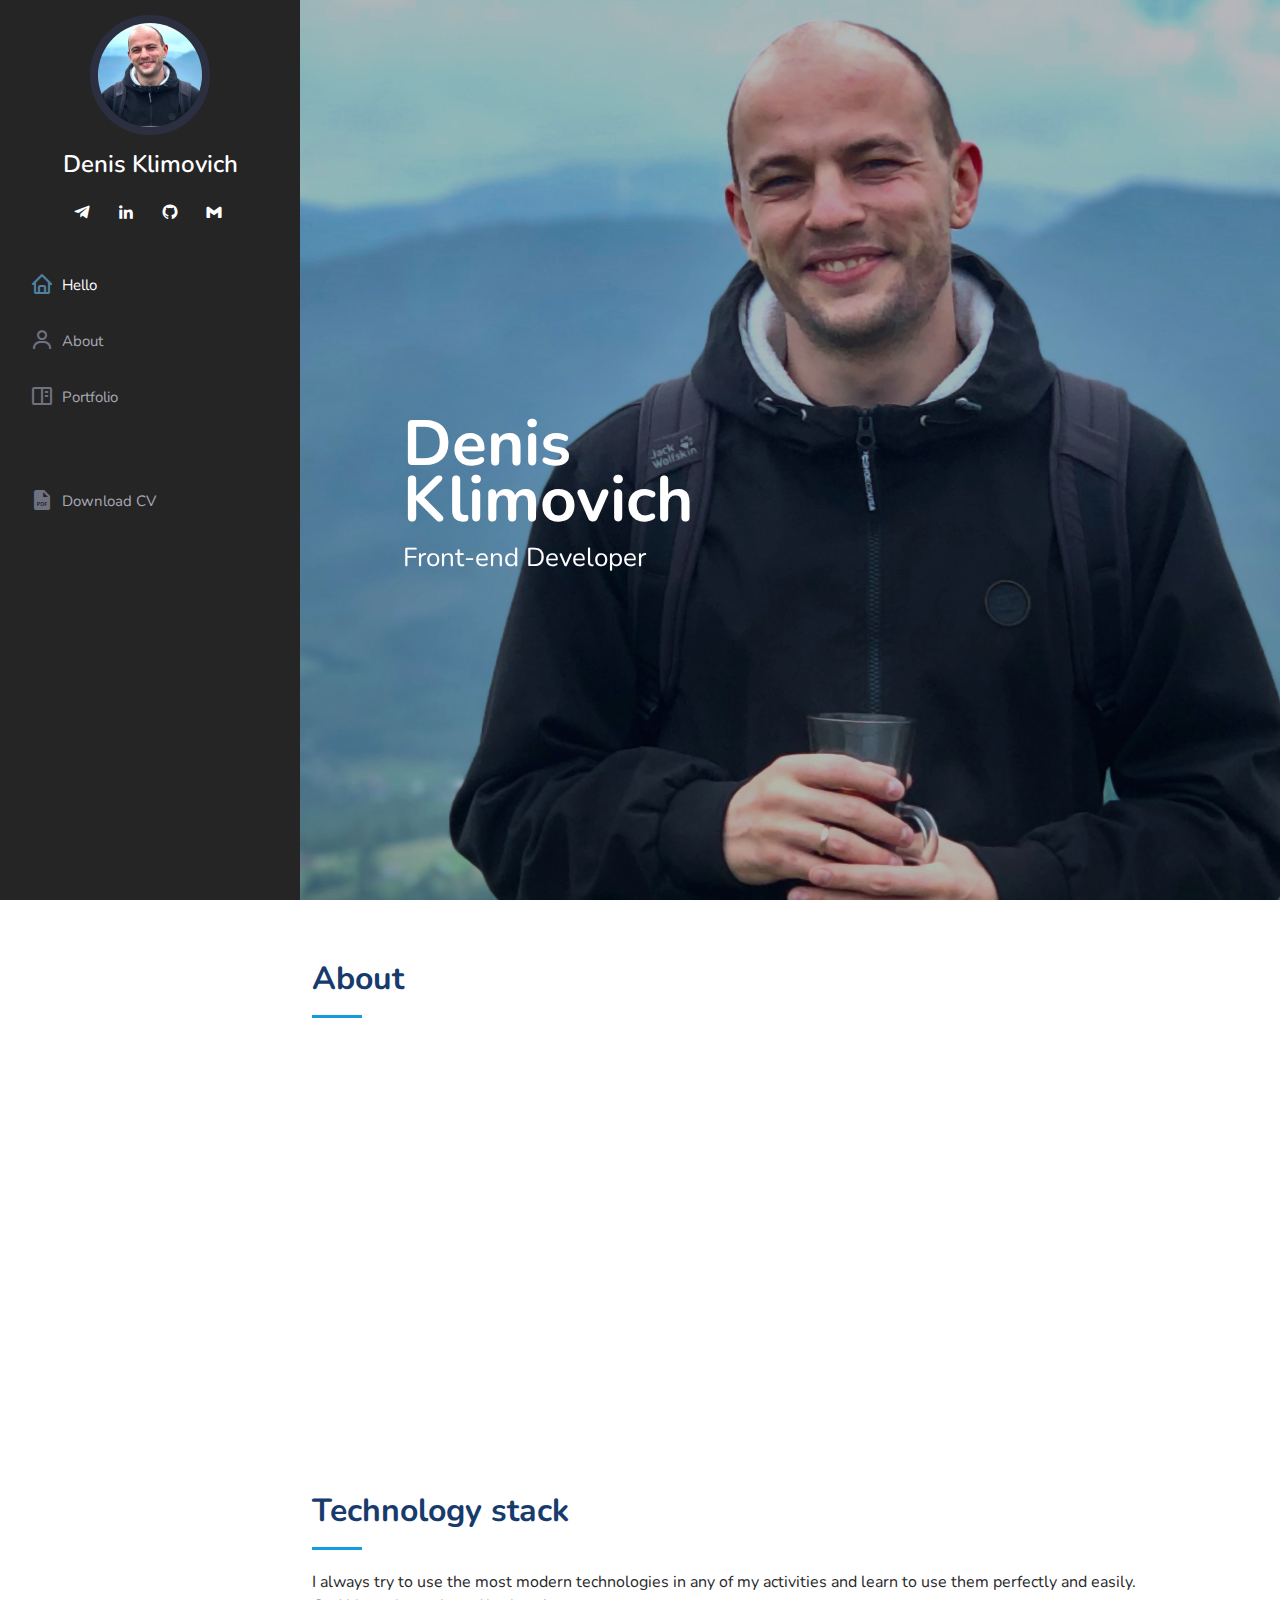
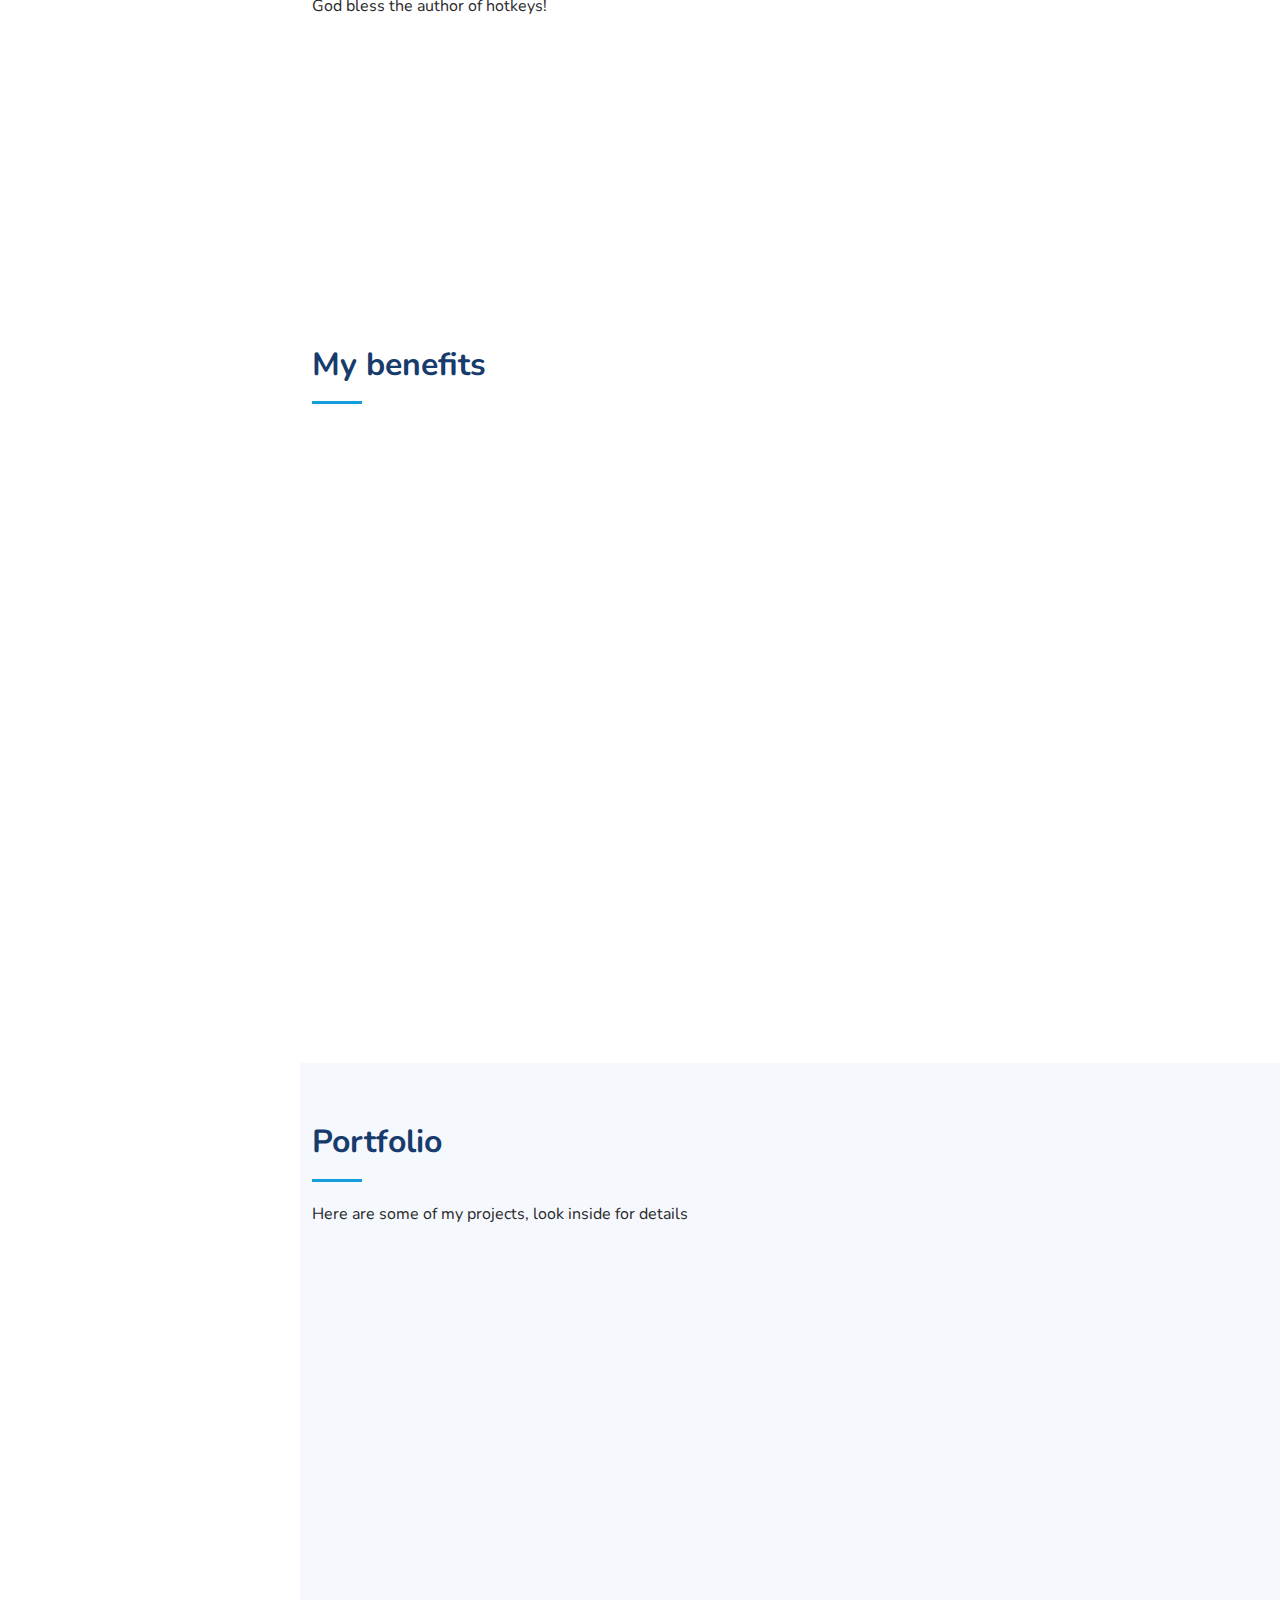
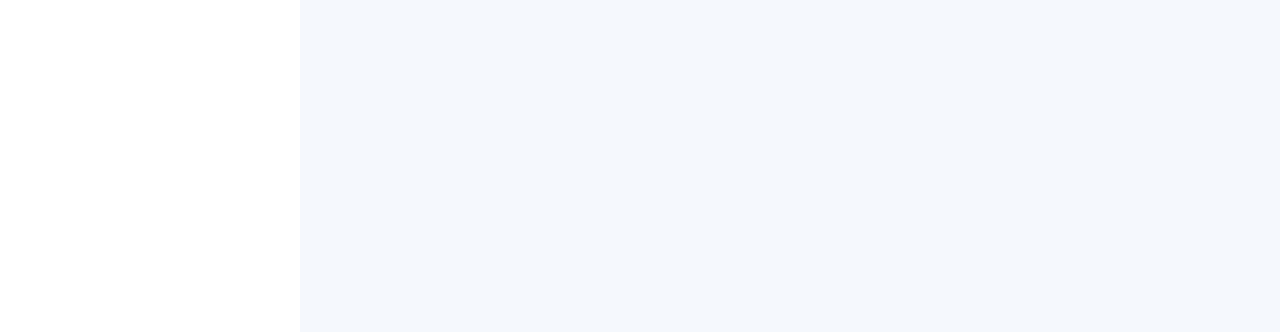
==== commit 17ff257d: "new index" ====
--- a/index.html
+++ b/index.html
@@ -266,10 +266,30 @@
             </div>
           </div>
 
+          <div class="col-lg-4 col-md-6 portfolio-item filter-web">
+            <h4>DIY Social hub | Vue.js</h4>
+            <div class="portfolio-wrap">
+              <img src="assets/img/portfolio/portfolio-3.jpg" class="img-fluid" alt="">
+              <div class="portfolio-links">
+                <a href="portfolio-details-3.html"><i class='bx bx-show'></i><p> Full info </p></a>
+              </div>
+            </div>
+          </div>
+
+          <div class="col-lg-4 col-md-6 portfolio-item filter-web">
+            <h4>Widget and DB for stremers</h4>
+            <div class="portfolio-wrap">
+              <img src="assets/img/portfolio/portfolio-4.jpg" class="img-fluid" alt="">
+              <div class="portfolio-links">
+                <a href="portfolio-details-4.html"><i class='bx bx-show'></i><p> Full info </p></a>
+              </div>
+            </div>
+          </div>
+
           <div class="col-lg-4 col-md-6 portfolio-item filter-app">
             <h4>Not yet</h4>
             <div class="portfolio-wrap">
-              <img src="assets/img/portfolio/portfolio-3.jpg" class="img-fluid" alt="">
+              <img src="assets/img/portfolio/portfolio-last.jpg" class="img-fluid" alt="">
               <div class="portfolio-links">
               </div>
             </div>
--- a/assets/css/style.css
+++ b/assets/css/style.css
@@ -399,9 +399,9 @@
   padding: 30px;
   width: 100%;
   display: flex;
-    align-items: center;
-    justify-content: flex-start;
-    flex-wrap: nowrap;
+  align-items: flex-start;
+  justify-content: flex-start;
+  flex-wrap: nowrap;
 }
 
 .benefits .single-benefit-box i {
